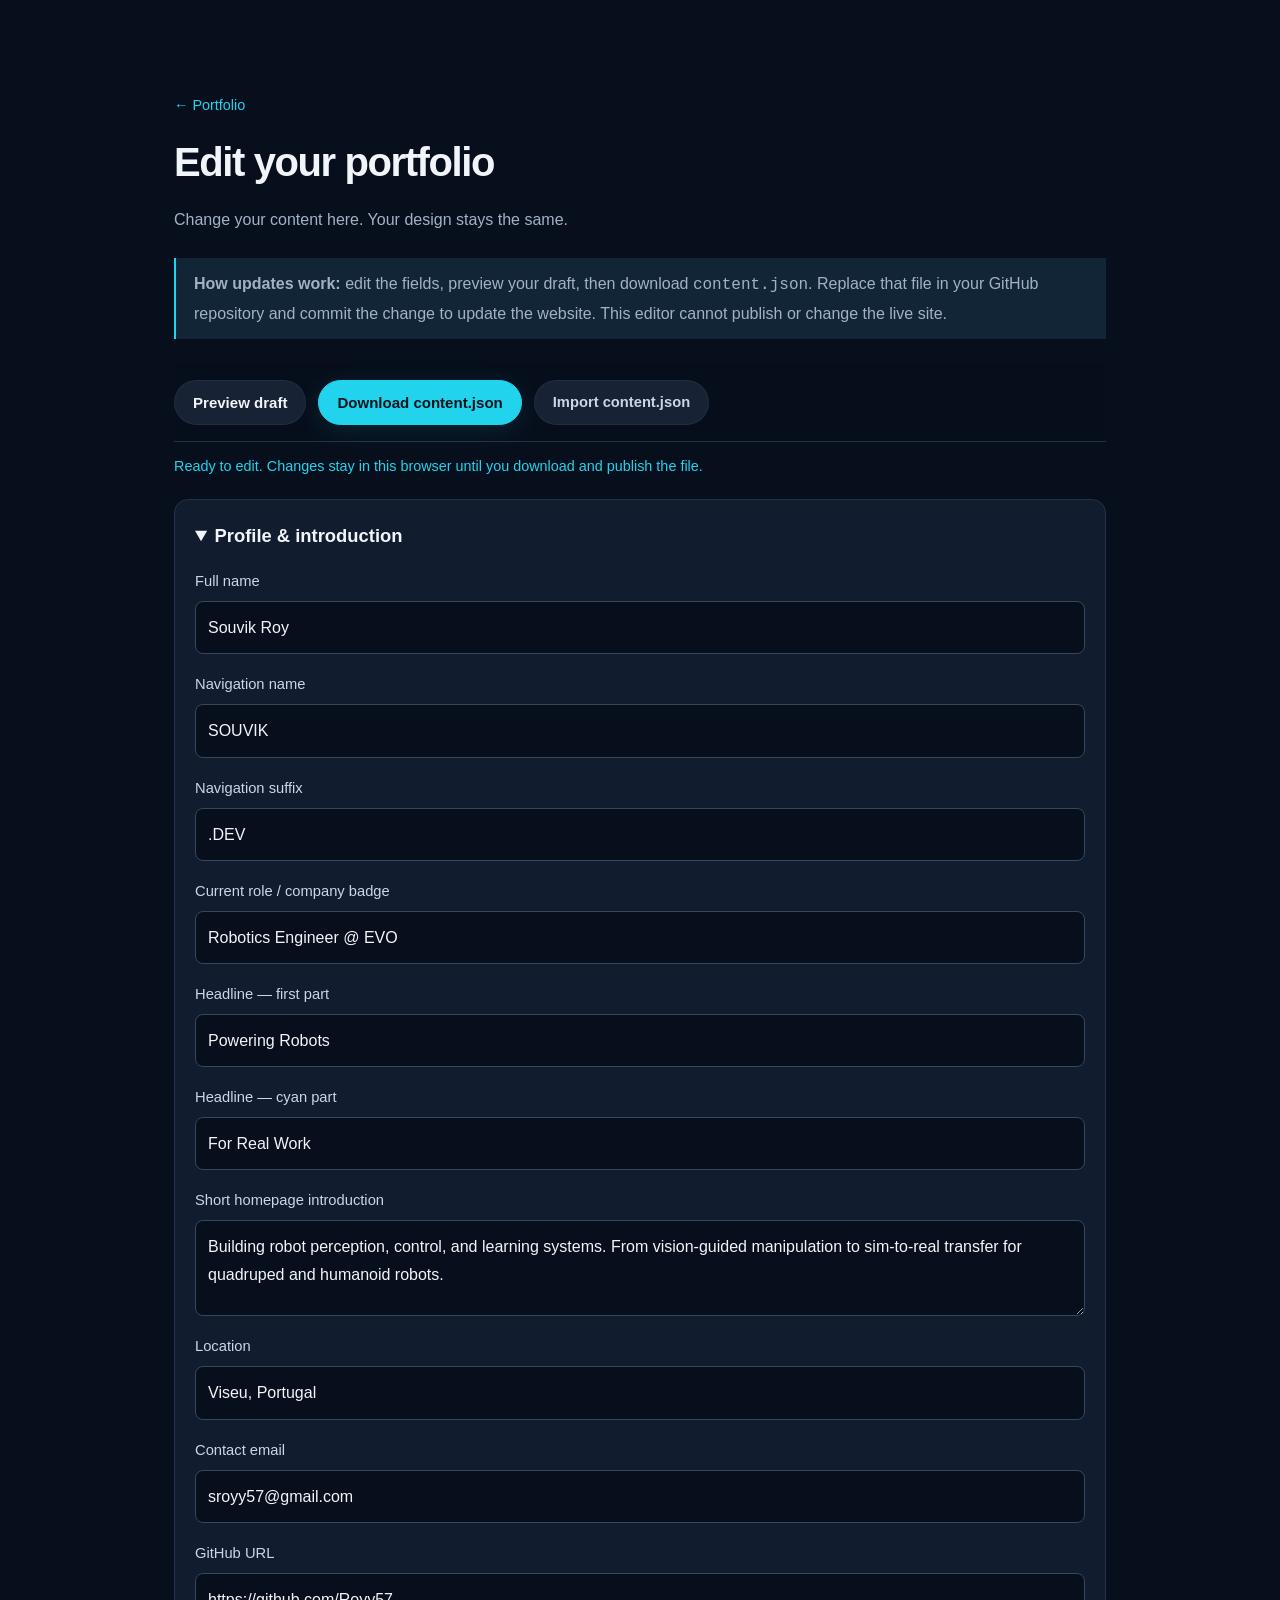
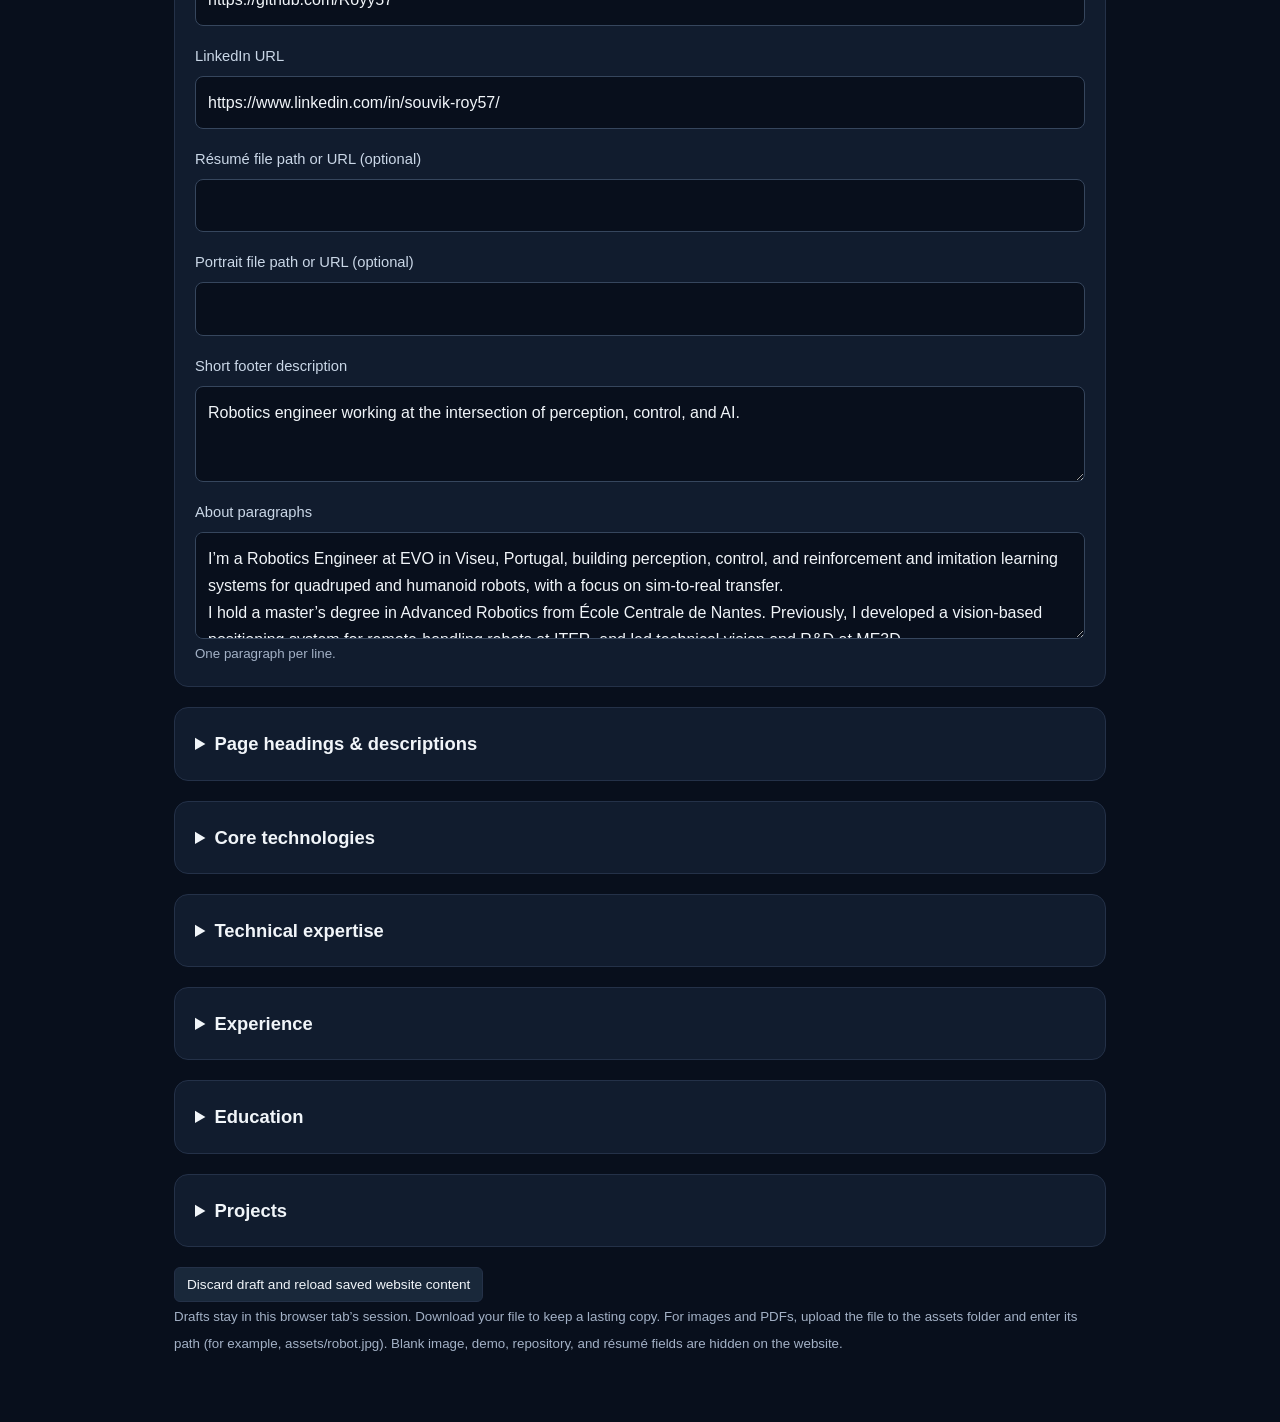
==== editor.html @ a43b0d06 "Publish editable Midnight and Cyan robotics portfolio" ====
<!doctype html>
<html lang="en"><head><meta charset="utf-8"><meta name="viewport" content="width=device-width, initial-scale=1"><meta name="robots" content="noindex,nofollow"><meta name="theme-color" content="#080f1c"><title>Edit Portfolio Content</title><link rel="icon" href="assets/favicon.svg" type="image/svg+xml"><link rel="stylesheet" href="styles.css"><script src="editor.js" defer></script></head><body><main class="editor"><a class="back" href="index.html">← Portfolio</a><h1>Edit your portfolio</h1><p>Change your content here. Your design stays the same.</p><div class="notice"><p><strong>How updates work:</strong> edit the fields, preview your draft, then download <code>content.json</code>. Replace that file in your GitHub repository and commit the change to update the website. This editor cannot publish or change the live site.</p></div><div class="editor-tools"><button id="preview" class="button" type="button" disabled>Preview draft</button><button id="download" class="button primary" type="button" disabled>Download content.json</button><label class="button button-label">Import content.json<input id="import" type="file" accept=".json,application/json" disabled></label></div><p id="editor-status" role="status" aria-live="polite">Loading content…</p><form id="editor-form"></form><button id="reset" type="button" class="minor" disabled>Discard draft and reload saved website content</button><p><small>Drafts stay in this browser tab’s session. Download your file to keep a lasting copy. For images and PDFs, upload the file to the assets folder and enter its path (for example, assets/robot.jpg). Blank image, demo, repository, and résumé fields are hidden on the website.</small></p></main></body></html>
---- styles.css ----
:root{color-scheme:dark;--bg:#080f1c;--surface:#111c2e;--text:#f1f5f9;--muted:#a3b1c6;--accent:#22d3ee;--line:#243148;--radius:18px;font-family:Inter,"Segoe UI",Arial,sans-serif;font-synthesis:none}*{box-sizing:border-box}html{scroll-behavior:smooth}body{margin:0;background:var(--bg);color:var(--text);font-size:16px;line-height:1.7}a{color:inherit;text-decoration:none}button,input,textarea{font:inherit}button,a{-webkit-tap-highlight-color:transparent}button{cursor:pointer}a:focus-visible,button:focus-visible,input:focus-visible,textarea:focus-visible,summary:focus-visible{outline:3px solid var(--accent);outline-offset:5px}a:hover{color:var(--accent)}p{color:var(--muted);margin:0 0 1.2rem}h1,h2,h3{line-height:1.2;margin:0;font-weight:700;letter-spacing:-.035em}h2{font-size:2.1rem}h3{font-size:1.25rem;letter-spacing:-.02em}.wrap{width:min(1120px,calc(100% - 64px));margin:auto}.header{height:88px;border-bottom:1px solid #ffffff04;background:#080f1ced;position:sticky;top:0;z-index:10;backdrop-filter:blur(18px)}.header-inner{height:100%;display:flex;align-items:center;justify-content:space-between;gap:24px}.brand{font-size:1.4rem;font-weight:800;letter-spacing:-.06em}.brand span{color:var(--accent)}.nav{display:flex;gap:34px;align-items:center;font-size:.94rem;font-weight:550}.nav a[aria-current=page]{color:var(--accent)}.nav .resume{border:1px solid var(--line);padding:8px 18px;border-radius:30px}.menu-toggle{display:none;background:transparent;color:var(--text);border:1px solid var(--line);padding:6px 12px;border-radius:8px}.hero{position:relative;text-align:center;padding:52px 0 0;isolation:isolate}.hero:before{content:"";position:absolute;z-index:-1;inset:-30px 0 0;background:radial-gradient(ellipse at 47% 32%,#0e749025,transparent 52%),radial-gradient(ellipse at 68% 67%,#1d4ed818,transparent 48%);pointer-events:none}.badge{display:inline-block;color:#67e8f9;background:#11334365;border:1px solid #22d3ee30;border-radius:30px;padding:5px 18px;font-family:Consolas,monospace;font-size:.875rem;letter-spacing:.02em}.hero h1{font-size:clamp(3.3rem,6.3vw,5rem);letter-spacing:-.055em;margin:24px 0}.headline{font-size:clamp(1.5rem,2.8vw,2.15rem);line-height:1.35;font-weight:400;letter-spacing:-.03em;margin-bottom:18px;color:#d8e0ec}.headline span{color:var(--accent)}.hero-intro{max-width:760px;margin:0 auto;font-size:1.15rem;line-height:1.8}.actions{display:flex;gap:16px;justify-content:center;flex-wrap:wrap;margin-top:36px}.button{display:inline-flex;align-items:center;justify-content:center;gap:10px;min-height:52px;padding:12px 27px;border-radius:999px;background:#172235;border:1px solid #ffffff0d;font-weight:650;font-size:.94rem;color:var(--text)}.button:hover{background:#1d3047;color:var(--text);border-color:#22d3ee65}.button.primary{background:var(--accent);color:#06121c;border-color:var(--accent);box-shadow:0 5px 26px #22d3ee1e}.button.primary:hover{background:#67e8f9}.tech-strip{border-top:1px solid var(--line);margin-top:76px;padding:28px 0 40px}.eyebrow{text-transform:uppercase;color:#8ca1bd;letter-spacing:.18em;font-family:Consolas,monospace;font-size:.78rem;margin-bottom:20px}.tech-list{display:flex;justify-content:center;gap:22px 43px;flex-wrap:wrap;font-size:1.05rem;font-weight:550;color:#d4deeb}.section{padding:64px 0}.section-title{margin-bottom:32px}.expertise-grid{display:grid;grid-template-columns:repeat(4,1fr);gap:18px}.panel{background:linear-gradient(135deg,#111c2e,#0d1727);border:1px solid var(--line);border-radius:var(--radius);padding:26px}.skill-symbol{color:var(--accent);font-family:Consolas,monospace;font-size:1.4rem;margin-bottom:18px;display:block}.expertise-grid h3{font-size:.86rem;text-transform:uppercase;letter-spacing:.06em;line-height:1.5;margin-bottom:19px;color:#dce7f6}.tags{display:flex;flex-wrap:wrap;gap:8px}.tag{padding:3px 9px;background:#1b2a3e;border:1px solid #29374b;border-radius:6px;color:#b9c9dd;font-size:.78rem;line-height:1.7}.projects-grid{display:grid;grid-template-columns:repeat(2,minmax(0,1fr));gap:24px}.project-card{overflow:hidden;display:flex;flex-direction:column;transition:border-color .2s,transform .2s;padding:30px}.project-card:hover{border-color:#22d3ee66;transform:translateY(-3px)}.project-card .eyebrow{color:var(--accent);font-size:.75rem;margin-bottom:14px;letter-spacing:.1em}.project-card h3{font-size:1.38rem;margin-bottom:14px;line-height:1.35}.project-card p{font-size:.96rem;line-height:1.8}.project-card .tags{margin-top:auto}.project-link{display:inline-flex;align-items:center;gap:12px;color:var(--accent);font-size:.92rem;font-weight:600;margin-top:24px;align-self:flex-start}.project-image{width:calc(100% + 60px);max-width:none;margin:-30px -30px 26px;aspect-ratio:16/9;object-fit:cover}.center{text-align:center}.section .actions{margin-top:32px}.quick-grid{display:grid;grid-template-columns:repeat(3,1fr);gap:20px}.quick{padding:24px;display:flex;justify-content:space-between;align-items:center}.quick strong{font-size:1.05rem;display:block}.quick p{font-size:.88rem;margin:4px 0 0}.quick span{color:var(--accent)}.footer{border-top:1px solid var(--line);padding:50px 0 24px;margin-top:44px}.footer-grid{display:grid;grid-template-columns:2fr 1fr 1fr;gap:60px}.footer p{max-width:350px;font-size:.92rem;margin-top:15px}.footer h3{font-size:.88rem;letter-spacing:.02em;margin-bottom:14px}.footer-links{display:flex;flex-direction:column;gap:9px;font-size:.88rem;color:var(--muted)}.copyright{border-top:1px solid var(--line);padding-top:22px;margin-top:36px;color:#8293ab;font-size:.8rem}.page-heading{text-align:center;padding:64px 0 44px}.page-heading h1{font-size:clamp(2.5rem,5vw,3.6rem);margin-bottom:18px}.page-heading p{max-width:720px;margin:auto;font-size:1.1rem}.prose{max-width:790px}.prose p{font-size:1.06rem;line-height:1.9}.about-intro{display:flex;gap:40px;align-items:center}.portrait{width:200px;height:200px;object-fit:cover;border-radius:50%;border:1px solid var(--line)}.timeline{display:grid;gap:20px}.experience{padding-left:28px;border-left:2px solid #22d3ee55}.experience h3{margin-bottom:8px}.organization{color:var(--accent);font-weight:600;margin-bottom:5px}.meta{font-size:.86rem;color:#9bacc1;margin-bottom:14px}.experience p:last-child{margin-bottom:0}.education-grid{display:grid;grid-template-columns:1fr 1fr;gap:22px}.education-grid h3{margin-bottom:12px}.contact-grid{display:grid;grid-template-columns:1.2fr 1fr;gap:24px;padding:18px 0 70px}.contact-card h2{margin-bottom:18px}.contact-card a{color:var(--accent);overflow-wrap:anywhere}.contact-card .button{color:#06121c}.contact-links{display:grid;gap:20px}.contact-links a{display:block}.contact-links strong{display:block;color:var(--text)}.detail{max-width:860px}.detail h1{font-size:clamp(2.4rem,5vw,3.7rem);margin:18px 0 25px}.detail .tags{margin-bottom:28px}.detail h2{margin:38px 0 18px;font-size:1.6rem}.detail li{color:var(--muted);margin-bottom:12px}.detail .actions{justify-content:flex-start}.detail-image{width:100%;border-radius:16px;margin:24px 0}.back{color:var(--accent);font-size:.9rem;display:inline-block;margin-top:45px}.skip{position:fixed;top:-100px;left:16px;background:var(--accent);color:var(--bg);z-index:100;padding:12px}.skip:focus{top:12px}.loading{padding:70px;text-align:center}.editor{max-width:980px;margin:0 auto;padding:48px 24px}.editor h1{font-size:2.5rem;margin:20px 0}.editor details{margin:20px 0;border:1px solid var(--line);border-radius:14px;padding:20px;background:var(--surface)}.editor summary{font-size:1.15rem;font-weight:650;cursor:pointer}.editor fieldset{border:1px solid var(--line);border-radius:10px;margin:22px 0;padding:20px;min-width:0}.editor legend{color:var(--accent);padding:0 8px}.editor label{display:block;font-size:.92rem;color:#cad7e7;margin:18px 0 7px}.editor input:not([type=checkbox]),.editor textarea{display:block;width:100%;padding:12px;background:#080f1c;border:1px solid #36465d;border-radius:8px;color:var(--text)}.editor textarea{min-height:96px;resize:vertical}.editor input[type=checkbox]{width:20px;height:20px;accent-color:var(--accent)}.editor-tools{position:sticky;top:0;z-index:5;background:#080f1cf5;padding:16px 0;display:flex;gap:12px;flex-wrap:wrap;align-items:center;border-bottom:1px solid var(--line)}.editor-tools .button{min-height:44px;padding:9px 18px}.editor small{color:var(--muted)}.editor .item-actions{display:flex;gap:12px;flex-wrap:wrap}.editor .minor{padding:5px 12px;background:#19283a;border:1px solid var(--line);border-radius:6px;color:var(--text);font-size:.85rem}.editor .minor:disabled{opacity:.4;cursor:default}#editor-status{color:var(--accent);font-size:.9rem;margin:12px 0}.notice{border-left:2px solid var(--accent);padding:12px 18px;background:#112536;margin:25px 0}.notice p{margin:0}.editor .button-label{margin:0;cursor:pointer}.editor .button-label input{display:none}.editor .danger{color:#fca5a5}.preview-banner{background:#164454;color:#e2faff;text-align:center;padding:10px;font-size:.9rem}.preview-banner a{text-decoration:underline}.empty{padding:40px;text-align:center}.editor .field-group{padding-bottom:10px}
@media(min-width:1500px){.hero{padding-top:72px}.hero h1{font-size:5.3rem}.hero-intro{max-width:800px}.tech-strip{margin-top:85px}}
@media(max-width:900px){.expertise-grid{grid-template-columns:repeat(2,1fr)}.nav{gap:22px}.wrap{width:calc(100% - 40px)}.hero h1{font-size:4rem}.hero{padding-top:40px}.footer-grid{gap:30px}.tech-list{gap:18px 30px}}
@media(max-width:600px){.wrap{width:calc(100% - 36px)}.header{height:74px}.brand{font-size:1.25rem}.menu-toggle{display:block}.nav{display:none;position:absolute;top:73px;left:0;right:0;padding:22px;background:#0d1829;border-bottom:1px solid var(--line);flex-direction:column;align-items:stretch;gap:8px}.nav.open{display:flex}.nav a{padding:9px 15px}.hero{padding-top:37px}.badge{font-size:.75rem;padding:5px 12px;max-width:100%}.hero h1{font-size:3.3rem;margin:22px 0}.headline{font-size:1.55rem}.hero-intro{font-size:1rem}.actions{gap:10px;margin-top:27px}.button{padding:11px 20px;min-height:48px;font-size:.87rem}.tech-strip{margin-top:49px;padding:24px 0}.tech-list{font-size:.94rem;gap:16px 24px}.eyebrow{font-size:.74rem}.section{padding:38px 0}h2{font-size:1.75rem}.expertise-grid,.projects-grid,.quick-grid,.education-grid,.contact-grid{grid-template-columns:1fr}.panel{padding:23px}.expertise-grid{gap:14px}.project-image{width:calc(100% + 46px);margin:-23px -23px 22px}.footer-grid{grid-template-columns:1fr 1fr;gap:28px}.footer-grid>div:first-child{grid-column:1/-1}.footer{padding-top:32px}.footer p{max-width:100%}.page-heading{padding:44px 0 32px}.about-intro{flex-direction:column-reverse;align-items:flex-start}.portrait{width:150px;height:150px}.contact-grid{padding-bottom:25px}.contact-card h2{font-size:1.4rem}.editor{padding:24px 18px}.editor details{padding:15px}.editor fieldset{padding:13px}.editor h1{font-size:2rem}.detail h1{font-size:2.5rem}.hero:before{inset:0;}}
@media(prefers-reduced-motion:reduce){html{scroll-behavior:auto}*{transition:none!important}}
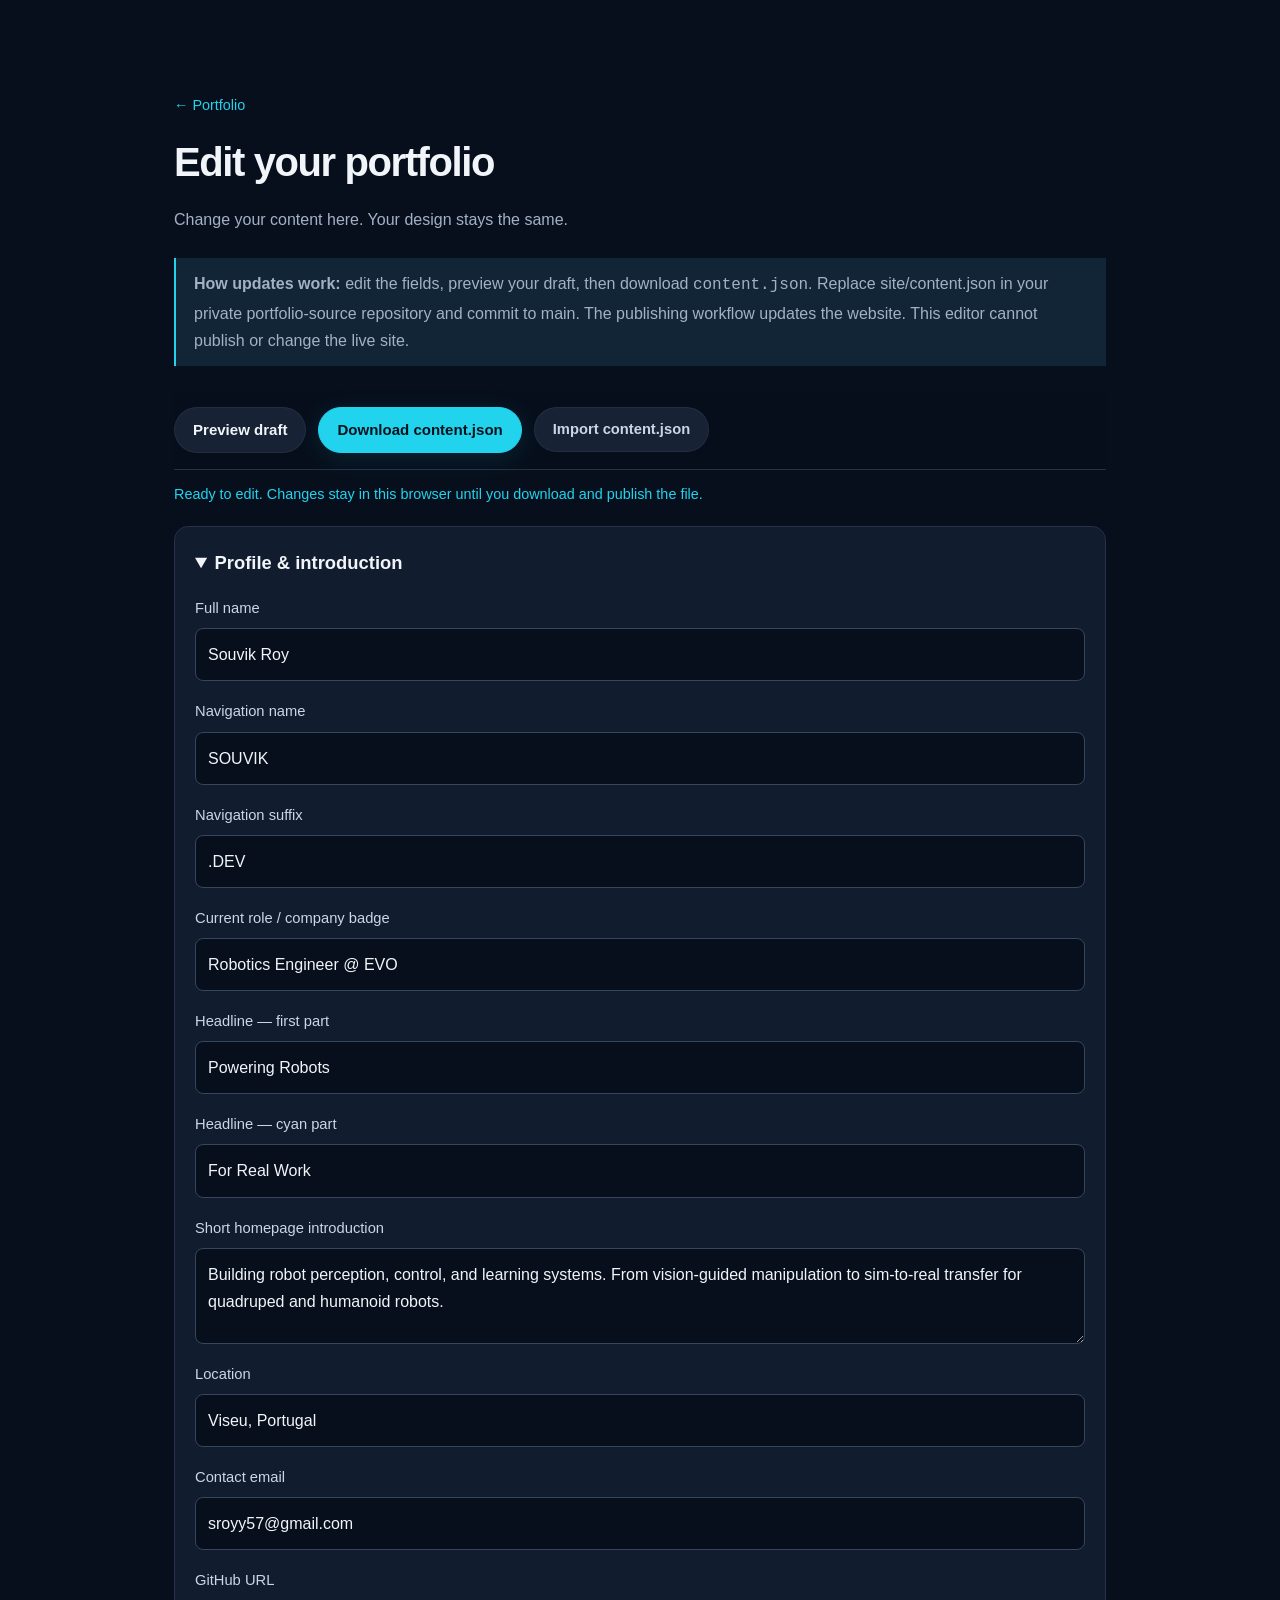
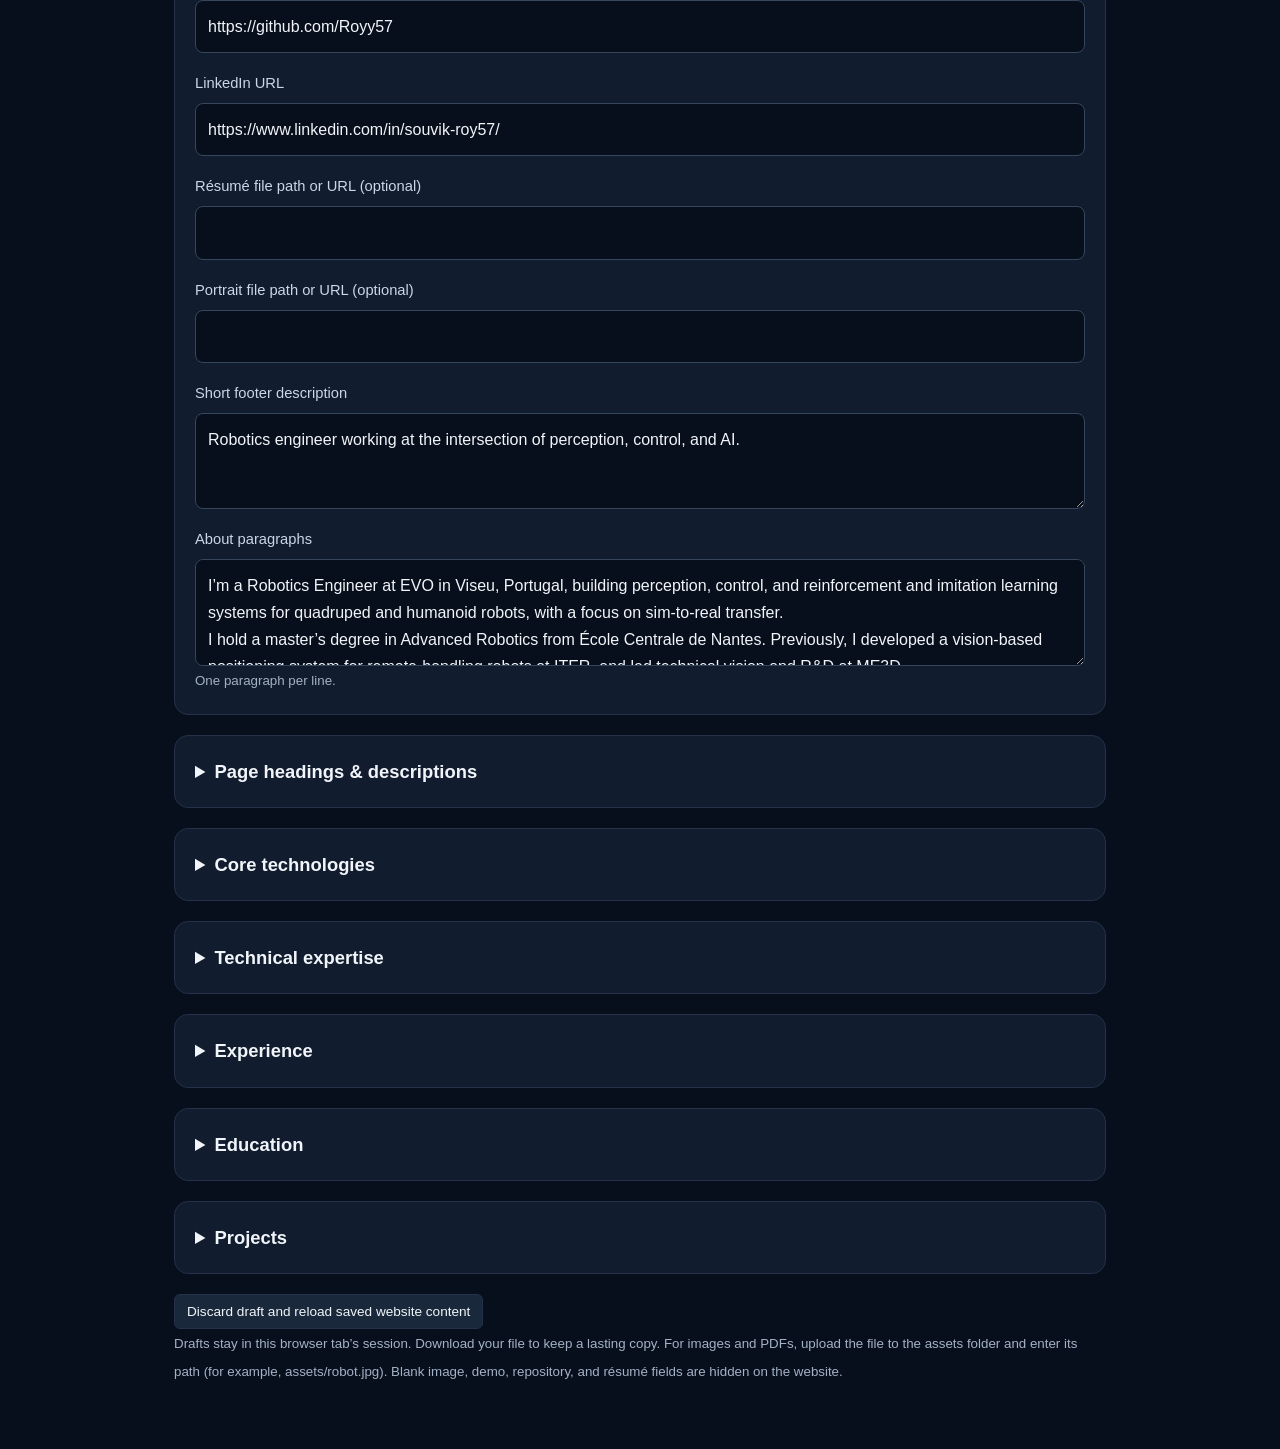
==== commit 1253643d: "Update published portfolio" ====
--- a/editor.html
+++ b/editor.html
@@ -1,2 +1,2 @@
 <!doctype html>
-<html lang="en"><head><meta charset="utf-8"><meta name="viewport" content="width=device-width, initial-scale=1"><meta name="robots" content="noindex,nofollow"><meta name="theme-color" content="#080f1c"><title>Edit Portfolio Content</title><link rel="icon" href="assets/favicon.svg" type="image/svg+xml"><link rel="stylesheet" href="styles.css"><script src="editor.js" defer></script></head><body><main class="editor"><a class="back" href="index.html">← Portfolio</a><h1>Edit your portfolio</h1><p>Change your content here. Your design stays the same.</p><div class="notice"><p><strong>How updates work:</strong> edit the fields, preview your draft, then download <code>content.json</code>. Replace that file in your GitHub repository and commit the change to update the website. This editor cannot publish or change the live site.</p></div><div class="editor-tools"><button id="preview" class="button" type="button" disabled>Preview draft</button><button id="download" class="button primary" type="button" disabled>Download content.json</button><label class="button button-label">Import content.json<input id="import" type="file" accept=".json,application/json" disabled></label></div><p id="editor-status" role="status" aria-live="polite">Loading content…</p><form id="editor-form"></form><button id="reset" type="button" class="minor" disabled>Discard draft and reload saved website content</button><p><small>Drafts stay in this browser tab’s session. Download your file to keep a lasting copy. For images and PDFs, upload the file to the assets folder and enter its path (for example, assets/robot.jpg). Blank image, demo, repository, and résumé fields are hidden on the website.</small></p></main></body></html>
+<html lang="en"><head><meta charset="utf-8"><meta name="viewport" content="width=device-width, initial-scale=1"><meta name="robots" content="noindex,nofollow"><meta name="theme-color" content="#080f1c"><title>Edit Portfolio Content</title><link rel="icon" href="assets/favicon.svg" type="image/svg+xml"><link rel="stylesheet" href="styles.css"><script src="editor.js" defer></script></head><body><main class="editor"><a class="back" href="index.html">← Portfolio</a><h1>Edit your portfolio</h1><p>Change your content here. Your design stays the same.</p><div class="notice"><p><strong>How updates work:</strong> edit the fields, preview your draft, then download <code>content.json</code>. Replace site/content.json in your private portfolio-source repository and commit to main. The publishing workflow updates the website. This editor cannot publish or change the live site.</p></div><div class="editor-tools"><button id="preview" class="button" type="button" disabled>Preview draft</button><button id="download" class="button primary" type="button" disabled>Download content.json</button><label class="button button-label">Import content.json<input id="import" type="file" accept=".json,application/json" disabled></label></div><p id="editor-status" role="status" aria-live="polite">Loading content…</p><form id="editor-form"></form><button id="reset" type="button" class="minor" disabled>Discard draft and reload saved website content</button><p><small>Drafts stay in this browser tab’s session. Download your file to keep a lasting copy. For images and PDFs, upload the file to the assets folder and enter its path (for example, assets/robot.jpg). Blank image, demo, repository, and résumé fields are hidden on the website.</small></p></main></body></html>
